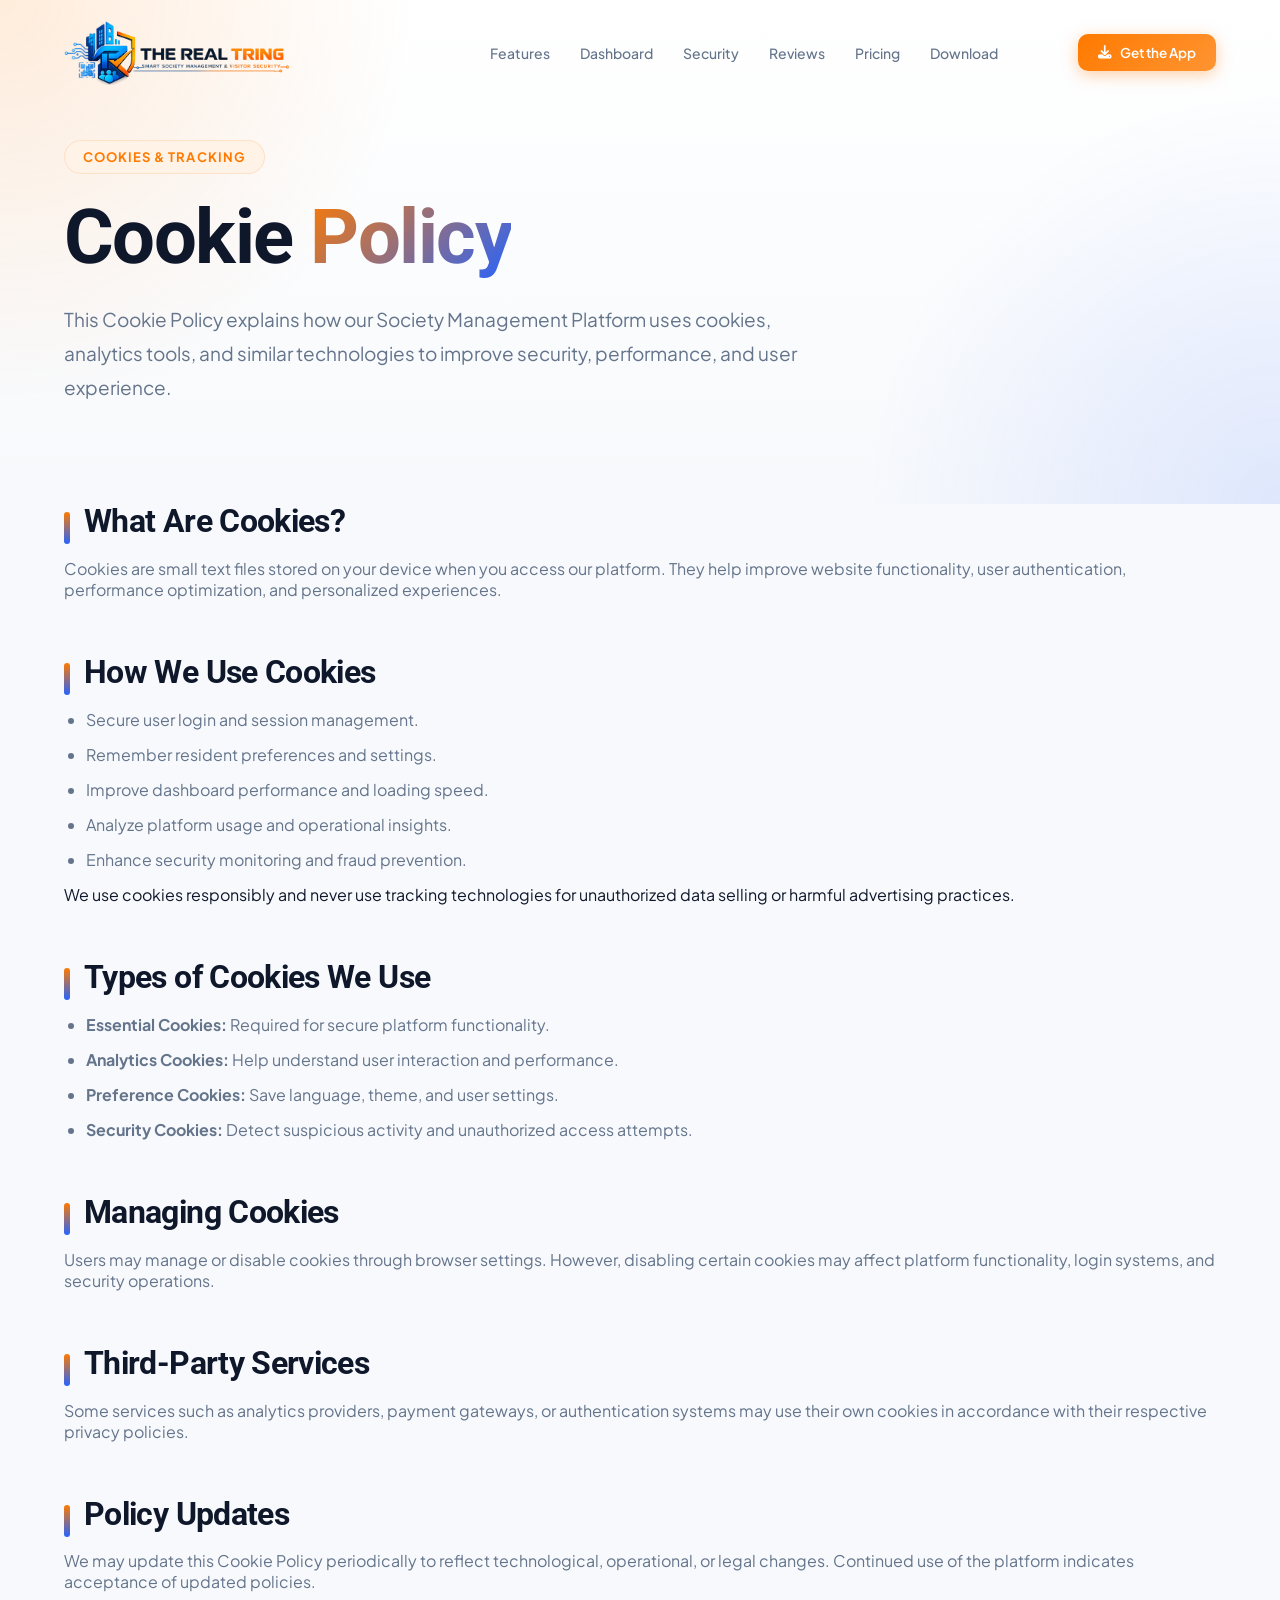
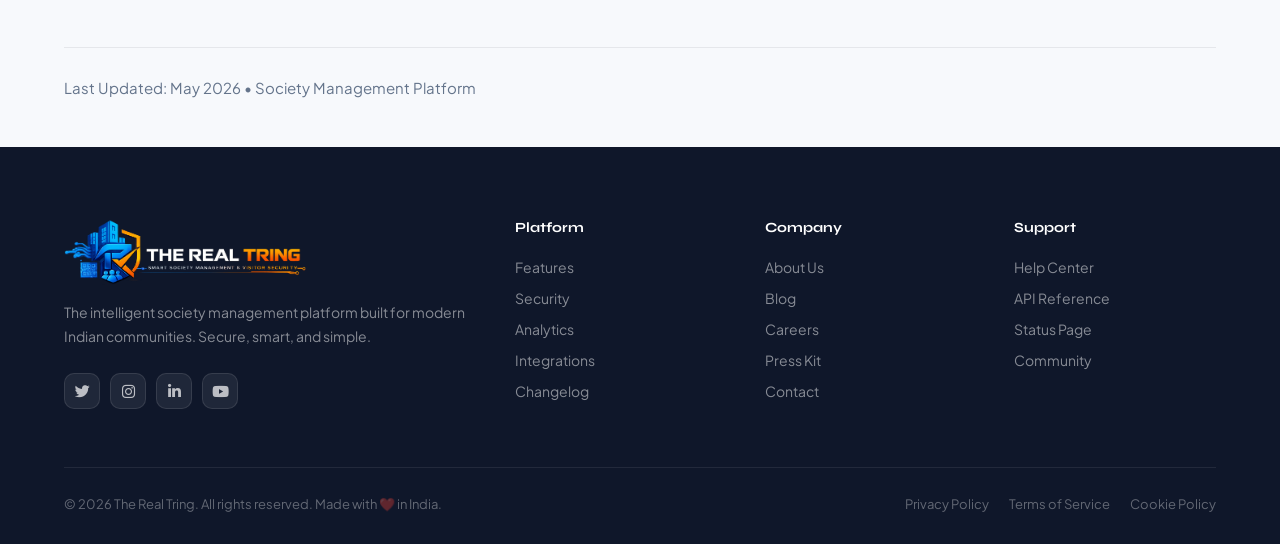
==== API_Reference.html @ 7f0bcb67 "Add files via upload" ====
<!DOCTYPE html>
<html lang="en">
<head>
<meta charset="UTF-8">
<meta name="viewport" content="width=device-width, initial-scale=1.0">
<title>The Real Tring — Smart Society Management Platform</title>
<link rel="preconnect" href="https://fonts.googleapis.com">
<link href="https://fonts.googleapis.com/css2?family=Syne:wght@400;500;600;700;800&family=Plus+Jakarta+Sans:wght@300;400;500;600;700&display=swap" rel="stylesheet">
<link rel="stylesheet" href="https://cdnjs.cloudflare.com/ajax/libs/font-awesome/6.5.0/css/all.min.css">


<link rel="preconnect" href="https://fonts.googleapis.com">
<link rel="preconnect" href="https://fonts.gstatic.com" crossorigin>
<link href="https://fonts.googleapis.com/css2?family=Google+Sans:ital,opsz,wght@0,17..18,400..700;1,17..18,400..700&family=Inter:ital,opsz,wght@0,14..32,100..900;1,14..32,100..900&family=Open+Sans:ital,wght@0,300..800;1,300..800&family=Poppins:ital,wght@0,100;0,200;0,300;0,400;0,500;0,600;0,700;0,800;0,900;1,100;1,200;1,300;1,400;1,500;1,600;1,700;1,800;1,900&family=Roboto:ital,wght@0,100..900;1,100..900&family=Saira:ital,wght@0,100..900;1,100..900&display=swap" rel="stylesheet">

<link rel="stylesheet" href="./style/root.css">
<link rel="stylesheet" href="./style/style.css">


<!-- ========================================= -->
<!-- BASIC SEO META TAGS -->
<!-- ========================================= -->

<title>Society Management App | Smart Apartment & Community Management Platform</title>

<meta name="title" content="Society Management App | Smart Apartment & Community Management Platform">

<meta name="description" content="Modern society management app for apartments, residential communities, and gated societies. Manage visitors, maintenance billing, complaints, security, notices, parking, and residents from one smart platform.">

<meta name="keywords" content="society management app, apartment management software, residential society app, gated community management, visitor management app, maintenance billing software, apartment visitor system, housing society software, community management platform, smart society app">

<meta name="author" content="Your Company Name">

<meta name="robots" content="index, follow">

<meta name="language" content="English">

<meta name="revisit-after" content="7 days">

<meta name="viewport" content="width=device-width, initial-scale=1.0">

<meta charset="UTF-8">



<!-- ========================================= -->
<!-- CANONICAL URL -->
<!-- ========================================= -->

<link rel="canonical" href="https://yourdomain.com/">



<!-- ========================================= -->
<!-- OPEN GRAPH / FACEBOOK SEO -->
<!-- ========================================= -->

<meta property="og:type" content="website">

<meta property="og:url" content="https://github.com/juliabennett022-beep/powerhouses-/blob/main/OG%20Image.png?raw=true">

<meta property="og:title" content="Smart Society Management App">

<meta property="og:description" content="Manage your entire society digitally with visitor management, billing, complaints, notices, security, and resident management from one powerful app.">

<meta property="og:image" content="https://github.com/juliabennett022-beep/powerhouses-/blob/main/OG%20Image.png?raw=true">

<meta property="og:site_name" content="Your App Name">



<!-- ========================================= -->
<!-- TWITTER SEO -->
<!-- ========================================= -->

<meta name="twitter:card" content="summary_large_image">

<meta name="twitter:url" content="https://yourdomain.com/">

<meta name="twitter:title" content="Smart Society Management App">

<meta name="twitter:description" content="All-in-one apartment and society management platform for modern communities.">

<meta name="twitter:image" content="https://yourdomain.com/assets/og-image.jpg">



<!-- ========================================= -->
<!-- MOBILE / APP META -->
<!-- ========================================= -->

<meta name="theme-color" content="#0F172A">

<meta name="apple-mobile-web-app-capable" content="yes">

<meta name="apple-mobile-web-app-status-bar-style" content="black-translucent">

<meta name="apple-mobile-web-app-title" content="Your App Name">



<!-- ========================================= -->
<!-- FAVICON -->
<!-- ========================================= -->

<link rel="icon" type="image/png" href="./image/favicon.png">

<link rel="apple-touch-icon" href="./image/apple-touch-icon.png">



<!-- ========================================= -->
<!-- APP STORE LINKING -->
<!-- ========================================= -->

<meta name="apple-itunes-app" content="app-id=YOUR_APPLE_APP_ID">

<meta name="google-play-app" content="app-id=com.yourapp.package">



<!-- ========================================= -->
<!-- PRECONNECT FOR PERFORMANCE -->
<!-- ========================================= -->

<link rel="preconnect" href="https://fonts.googleapis.com">

<link rel="preconnect" href="https://fonts.gstatic.com" crossorigin>



<!-- ========================================= -->
<!-- STRUCTURED DATA SEO -->
<!-- ========================================= -->

<script type="application/ld+json">
{
  "@context": "https://schema.org",
  "@type": "SoftwareApplication",
  "name": "Your App Name",
  "operatingSystem": "Android, iOS",
  "applicationCategory": "BusinessApplication",
  "offers": {
    "@type": "Offer",
    "price": "0",
    "priceCurrency": "INR"
  },
  "description": "Smart society management app for apartments and gated communities.",
  "url": "https://yourdomain.com/",
  "image": "https://yourdomain.com/assets/og-image.jpg"
}
</script>



<!-- ========================================= -->
<!-- OPTIONAL SECURITY META -->
<!-- ========================================= -->

<meta http-equiv="X-UA-Compatible" content="IE=edge">



<!-- ========================================= -->
<!-- PERFORMANCE OPTIMIZATION -->
<!-- ========================================= -->

<link rel="dns-prefetch" href="//fonts.googleapis.com">

<link rel="dns-prefetch" href="//fonts.gstatic.com">
</head>

<body>
<!-- NAVBAR -->
<nav id="navbar">
  <div class="nav-inner">
    <a href="#" class="nav-logo">
      <img src="./image/logo for The real tring.png" alt="The Real Tring Logo">
    </a>
    <div class="nav-links">
      <a href="#features">Features</a>
      <a href="#dashboard">Dashboard</a>
      <a href="#security">Security</a>
      <a href="#reviews">Reviews</a>
      <a href="#pricing">Pricing</a>
      <a href="#download">Download</a>
    </div>
    <div class="nav-cta">
      <a href="#download" class="btn-nav"><i class="fa fa-download"></i> Get the App</a>
    </div>
    <button class="hamburger" id="hamburger" aria-label="Menu">
      <span></span><span></span><span></span>
    </button>
  </div>
</nav>

<!-- MOBILE MENU -->
<div class="mobile-menu" id="mobileMenu">
  <button class="mobile-menu-close" id="menuClose"><i class="fa fa-times"></i></button>
  <a href="#features" onclick="closeMobileMenu()">Features</a>
  <a href="#dashboard" onclick="closeMobileMenu()">Dashboard</a>
  <a href="#security" onclick="closeMobileMenu()">Security</a>
  <a href="#reviews" onclick="closeMobileMenu()">Reviews</a>
  <a href="#pricing" onclick="closeMobileMenu()">Pricing</a>
  <a href="#download" onclick="closeMobileMenu()">Download App</a>
</div>


</head>
<body>

 
  <section class="hero-policy">

    <div class="container">

      <div class="badge">
        Cookies & Tracking
      </div>

      <h1 class="hero-title">
        Cookie
        <span class="gradient-text">Policy</span>
      </h1>

      <p class="hero-desc">
        This Cookie Policy explains how our Society Management Platform uses cookies, analytics tools, and similar technologies to improve security, performance, and user experience.
      </p>

    </div>

  </section>

  <section class="wrapper">

    <div class="container">

      <div class="card">

        <div class="section">

          <h2>What Are Cookies?</h2>

          <p>
            Cookies are small text files stored on your device when you access our platform. They help improve website functionality, user authentication, performance optimization, and personalized experiences.
          </p>

        </div>

        <div class="section">

          <h2>How We Use Cookies</h2>

          <ul>
            <li>Secure user login and session management.</li>
            <li>Remember resident preferences and settings.</li>
            <li>Improve dashboard performance and loading speed.</li>
            <li>Analyze platform usage and operational insights.</li>
            <li>Enhance security monitoring and fraud prevention.</li>
          </ul>

          <div class="highlight">
            We use cookies responsibly and never use tracking technologies for unauthorized data selling or harmful advertising practices.
          </div>

        </div>

        <div class="section">

          <h2>Types of Cookies We Use</h2>

          <ul>
            <li><strong>Essential Cookies:</strong> Required for secure platform functionality.</li>
            <li><strong>Analytics Cookies:</strong> Help understand user interaction and performance.</li>
            <li><strong>Preference Cookies:</strong> Save language, theme, and user settings.</li>
            <li><strong>Security Cookies:</strong> Detect suspicious activity and unauthorized access attempts.</li>
          </ul>

        </div>

        <div class="section">

          <h2>Managing Cookies</h2>

          <p>
            Users may manage or disable cookies through browser settings. However, disabling certain cookies may affect platform functionality, login systems, and security operations.
          </p>

        </div>

        <div class="section">

          <h2>Third-Party Services</h2>

          <p>
            Some services such as analytics providers, payment gateways, or authentication systems may use their own cookies in accordance with their respective privacy policies.
          </p>

        </div>

        <div class="section">

          <h2>Policy Updates</h2>

          <p>
            We may update this Cookie Policy periodically to reflect technological, operational, or legal changes. Continued use of the platform indicates acceptance of updated policies.
          </p>

        </div>

        <div class="footer-note">
          Last Updated: May 2026 • Society Management Platform
        </div>

      </div>

    </div>

  </section>


  <footer>
  <div class="container">
    <div class="footer-grid">
      <div class="footer-brand">
        <a href="#" class="footer-logo">
          <img src="./image/logo-white.png" alt="The Real Tring Logo">
        </a>
        <p class="footer-tagline">The intelligent society management platform built for modern Indian communities. Secure, smart, and simple.</p>
        <div class="social-links">
          <a href="#" class="social-link"><i class="fab fa-twitter"></i></a>
          <a href="#" class="social-link"><i class="fab fa-instagram"></i></a>
          <a href="#" class="social-link"><i class="fab fa-linkedin-in"></i></a>
          <a href="#" class="social-link"><i class="fab fa-youtube"></i></a>
        </div>
      </div>
      <div>
        <div class="footer-col-title">Platform</div>
        <ul class="footer-links">
          <li><a href="#">Features</a></li>
          <li><a href="#">Security</a></li>
          <li><a href="#">Analytics</a></li>
          <li><a href="#">Integrations</a></li>
          <li><a href="#">Changelog</a></li>
        </ul>
      </div>
      <div>
        <div class="footer-col-title">Company</div>
        <ul class="footer-links">
          <li><a href="#">About Us</a></li>
          <li><a href="#">Blog</a></li>
          <li><a href="#">Careers</a></li>
          <li><a href="#">Press Kit</a></li>
          <li><a href="./contact-us.html">Contact</a></li>
        </ul>
      </div>
      <div>
        <div class="footer-col-title">Support</div>
        <ul class="footer-links">
          <li><a href="./contact-us.html">Help Center</a></li>
          <li><a href="./API_Reference.html">API Reference</a></li>
          <li><a href="#">Status Page</a></li>
          <li><a href="#">Community</a></li>
        </ul>
      </div>
    </div>
    <div class="footer-bottom">
      <div class="footer-copy">© 2026 The Real Tring. All rights reserved. Made with ❤️ in India.</div>
      <div class="footer-legal">
        <a href="./privacy_policy.html">Privacy Policy</a>
        <a href="./terms_conditions.html">Terms of Service</a>
        <a href="./cookie_policy.html">Cookie Policy</a>
      </div>
    </div>
  </div>
</footer>
  <script src="./js/script.js"></script>
</body>
</html>
---- style/root.css ----
:root {
  --orange: #FF7A00;
  --orange-light: #FFB36B;
  --orange-pale: #FFF3E8;
  --blue: #2563FF;
  --blue-light: #7CB8FF;
  --blue-pale: #EEF3FF;
  --white: #FFFFFF;
  --bg: #F7F9FC;
  --border: #E5E7EB;
  --dark: #0F172A;
  --muted: #64748B;
  --success: #22C55E;
  --danger: #EF4444;
  --glass: rgba(255,255,255,0.72);
  --glass-border: rgba(255,255,255,0.9);
  --shadow-orange: 0 8px 32px rgba(255,122,0,0.18);
  --shadow-blue: 0 8px 32px rgba(37,99,255,0.14);
  --shadow-soft: 0 4px 24px rgba(15,23,42,0.07);
  --shadow-card: 0 2px 16px rgba(15,23,42,0.06), 0 8px 40px rgba(15,23,42,0.04);
}

*, *::before, *::after { box-sizing: border-box; margin: 0; padding: 0; }

html { scroll-behavior: smooth; font-size: 16px; }

body {
  font-family: 'Plus Jakarta Sans', sans-serif;
  background: var(--bg);
  color: var(--dark);
  overflow-x: hidden;
  -webkit-font-smoothing: antialiased;
}

h1,h2,h3,h4,h5 { font-family: "Roboto", sans-serif; letter-spacing: -0.02em; line-height: 1.12; }

/* UTILITY */
.container { max-width: 1200px; margin: 0 auto; padding: 0 24px; }
.container-wide { max-width: 1400px; margin: 0 auto; padding: 0 32px; }
.gradient-text {
  background: linear-gradient(135deg, var(--orange) 0%, var(--blue) 100%);
  -webkit-background-clip: text; -webkit-text-fill-color: transparent; background-clip: text;
}
.orange-text { color: var(--orange); }
.badge {
  display: inline-flex; align-items: center; gap: 6px;
  background: var(--orange-pale); color: var(--orange);
  font-size: 12px; font-weight: 600; letter-spacing: 0.06em;
  padding: 6px 14px; border-radius: 100px;
  border: 1px solid rgba(255,122,0,0.18);
  text-transform: uppercase;
}
.badge-blue {
  background: var(--blue-pale); color: var(--blue);
  border-color: rgba(37,99,255,0.15);
}

/* ANIMATIONS */
@keyframes floatA { 0%,100%{transform:translateY(0px)} 50%{transform:translateY(-14px)} }
@keyframes floatB { 0%,100%{transform:translateY(-8px)} 50%{transform:translateY(8px)} }
@keyframes floatC { 0%,100%{transform:translateY(0px) rotate(-2deg)} 50%{transform:translateY(-10px) rotate(2deg)} }
@keyframes pulse-glow { 0%,100%{box-shadow:0 0 0 0 rgba(255,122,0,0.3)} 50%{box-shadow:0 0 0 14px rgba(255,122,0,0)} }
@keyframes spin-slow { from{transform:rotate(0deg)} to{transform:rotate(360deg)} }
@keyframes ticker { 0%{transform:translateX(0)} 100%{transform:translateX(-50%)} }
@keyframes count-up { from{opacity:0;transform:translateY(20px)} to{opacity:1;transform:translateY(0)} }
@keyframes slideIn { from{opacity:0;transform:translateX(-20px)} to{opacity:1;transform:translateX(0)} }
@keyframes fadeUp { from{opacity:0;transform:translateY(32px)} to{opacity:1;transform:translateY(0)} }
@keyframes ping { 0%{transform:scale(1);opacity:1} 75%,100%{transform:scale(2);opacity:0} }
@keyframes wave { 0%,100%{transform:scaleY(0.4)} 50%{transform:scaleY(1)} }
@keyframes marquee { 0%{transform:translateX(0)} 100%{transform:translateX(-50%)} }
@keyframes shimmer { 0%{background-position:-200% center} 100%{background-position:200% center} }
@keyframes borderPulse { 0%,100%{border-color:rgba(255,122,0,0.3)} 50%{border-color:rgba(255,122,0,0.8)} }
@keyframes notif-slide { 0%{opacity:0;transform:translateY(16px)} 100%{opacity:1;transform:translateY(0)} }

.float-a { animation: floatA 5s ease-in-out infinite; }
.float-b { animation: floatB 4s ease-in-out infinite; }
.float-c { animation: floatC 6s ease-in-out infinite; }
.animate-fadeup { opacity:0; animation: fadeUp 0.7s ease forwards; }
.animate-fadeup.delay-1 { animation-delay: 0.1s; }
.animate-fadeup.delay-2 { animation-delay: 0.2s; }
.animate-fadeup.delay-3 { animation-delay: 0.3s; }
.animate-fadeup.delay-4 { animation-delay: 0.4s; }
.animate-fadeup.delay-5 { animation-delay: 0.5s; }

.nav-logo img {
    width: 100%;
    height: 100%;
    max-width: 65%;
}
---- style/style.css ----
/* NAVBAR */
nav {
  position: fixed; top: 0; left: 0; right: 0; z-index: 1000;
  transition: all 0.4s cubic-bezier(0.16,1,0.3,1);
}
nav.scrolled {
  background: rgba(255,255,255,0.82);
  backdrop-filter: blur(24px);
  -webkit-backdrop-filter: blur(24px);
  border-bottom: 1px solid var(--border);
  box-shadow: 0 4px 32px rgba(15,23,42,0.06);
}
.nav-inner {
  max-width: 1200px; margin: 0 auto;
  display: flex; align-items: center; justify-content: space-between;
  padding: 20px 24px;
  transition: padding 0.4s;
}
nav.scrolled .nav-inner { padding: 14px 24px; }
.nav-logo { display: flex; align-items: center; gap: 10px; text-decoration: none;width: 30%; }
.nav-logo-icon {
  width: 38px; height: 38px; border-radius: 10px;
  background: linear-gradient(135deg, var(--orange), var(--blue));
  display: flex; align-items: center; justify-content: center;
  color: white; font-size: 18px; font-weight: 800;
  font-family: "Lato", sans-serif;
  box-shadow: var(--shadow-orange);
}
.nav-logo-text { font-family: "Lato", sans-serif; font-size: 18px; font-weight: 800; color: var(--dark); }
.nav-logo-text span { color: var(--orange); }
.nav-links { display: flex; align-items: center; gap: 2px; }
.nav-links a {
  font-size: 14px; font-weight: 500; color: var(--muted);
  text-decoration: none; padding: 8px 14px; border-radius: 8px;
  transition: all 0.2s; white-space: nowrap;
}
.nav-links a:hover { color: var(--dark); background: rgba(15,23,42,0.04); }
.nav-cta { display: flex; align-items: center; gap: 10px; }
.btn-nav {
  display: inline-flex; align-items: center; gap: 8px;
  background: linear-gradient(135deg, var(--orange), #FF9432);
  color: white; font-size: 13.5px; font-weight: 600;
  padding: 10px 20px; border-radius: 10px; text-decoration: none;
  border: none; cursor: pointer;
  box-shadow: 0 4px 16px rgba(255,122,0,0.35);
  transition: all 0.25s;
}
.btn-nav:hover { transform: translateY(-1px); box-shadow: 0 8px 24px rgba(255,122,0,0.45); }
.hamburger { display: none; background: none; border: none; cursor: pointer; padding: 6px; }
.hamburger span { display: block; width: 22px; height: 2px; background: var(--dark); margin: 5px 0; border-radius: 2px; transition: all 0.3s; }

/* MOBILE MENU */
.mobile-menu {
  display: none; position: fixed; inset: 0; z-index: 999;
  background: rgba(255,255,255,0.97); backdrop-filter: blur(24px);
  flex-direction: column; align-items: center; justify-content: center; gap: 8px;
  opacity: 0; pointer-events: none; transition: opacity 0.3s;
}
.mobile-menu.open { opacity: 1; pointer-events: all; display: flex; }
.mobile-menu a { font-family: "Lato", sans-serif; font-size: 28px; font-weight: 700; color: var(--dark); text-decoration: none; padding: 10px 24px; border-radius: 12px; transition: all 0.2s; }
.mobile-menu a:hover { color: var(--orange); background: var(--orange-pale); }
.mobile-menu-close { position: absolute; top: 24px; right: 24px; background: none; border: none; cursor: pointer; font-size: 24px; color: var(--muted); }

/* HERO SECTION */
.hero {
  min-height: 100vh;
  background: linear-gradient(160deg, #fff 0%, #F0F4FF 50%, #FFF5EE 100%);
  display: flex; align-items: center;
  padding: 120px 0 80px;
  position: relative; overflow: hidden;
}
.hero-bg-orb-1 {
  position: absolute; top: -100px; right: -100px;
  width: 600px; height: 600px; border-radius: 50%;
  background: radial-gradient(circle, rgba(255,122,0,0.12) 0%, transparent 70%);
  pointer-events: none;
}
.hero-bg-orb-2 {
  position: absolute; bottom: -150px; left: -80px;
  width: 500px; height: 500px; border-radius: 50%;
  background: radial-gradient(circle, rgba(37,99,255,0.1) 0%, transparent 70%);
  pointer-events: none;
}
.hero-grid { display: grid; grid-template-columns: 1fr 1fr; gap: 80px; align-items: center; }
.hero-left { position: relative; z-index: 2; }
.hero-eyebrow { margin-bottom: 24px; }
.hero-heading {
  font-size: clamp(40px, 5.5vw, 63px);
  font-weight: 800; color: var(--dark); margin-bottom: 24px;
  line-height: 1.05;
}
.hero-sub {
  font-size: 18px; color: var(--muted); line-height: 1.75;
  margin-bottom: 40px; max-width: 500px; font-weight: 400;
}
.hero-btns { display: flex; flex-wrap: wrap; gap: 12px; margin-bottom: 48px; }
.btn-primary {
  display: inline-flex; align-items: center; gap: 10px;
  background: linear-gradient(135deg, var(--orange) 0%, #FF9432 100%);
  color: white; font-size: 15px; font-weight: 600;
  padding: 15px 28px; border-radius: 14px; text-decoration: none; border: none; cursor: pointer;
  box-shadow: 0 8px 32px rgba(255,122,0,0.38), 0 2px 8px rgba(255,122,0,0.2);
  transition: all 0.3s cubic-bezier(0.16,1,0.3,1);
  position: relative; overflow: hidden;
}
.btn-primary::after { content:''; position:absolute; inset:0; background:linear-gradient(135deg,rgba(255,255,255,0.15),transparent); }
.btn-primary:hover { transform: translateY(-3px); box-shadow: 0 16px 48px rgba(255,122,0,0.45), 0 4px 12px rgba(255,122,0,0.25); }
.btn-secondary {
  display: inline-flex; align-items: center; gap: 10px;
  background: var(--dark); color: white; font-size: 15px; font-weight: 600;
  padding: 15px 28px; border-radius: 14px; text-decoration: none; border: none; cursor: pointer;
  box-shadow: 0 8px 24px rgba(15,23,42,0.22);
  transition: all 0.3s;
}
.btn-secondary:hover { transform: translateY(-2px); background: #1a2540; }
.btn-outline {
  display: inline-flex; align-items: center; gap: 10px;
  background: transparent; color: var(--dark); font-size: 15px; font-weight: 600;
  padding: 14px 24px; border-radius: 14px; text-decoration: none;
  border: 1.5px solid var(--border); cursor: pointer;
  transition: all 0.25s;
}
.btn-outline:hover { border-color: var(--orange); color: var(--orange); background: var(--orange-pale); }
.hero-stats { display: flex; gap: 32px; flex-wrap: wrap; }
.hero-stat { }
.hero-stat-num { font-family: "Lato", sans-serif; font-size: 28px; font-weight: 800; color: var(--dark); }
.hero-stat-label { font-size: 13px; color: var(--muted); margin-top: 2px; }
.hero-stat-divider { width: 1px; background: var(--border); }

/* HERO RIGHT - PHONE MOCKUPS */
.hero-right { position: relative; height: 620px; }
.phone-mockup {
    position: absolute;
    /* background: var(--dark); */
    /* border-radius: 36px; */
    /* box-shadow: 0 32px 80px rgba(15,23,42,0.35), 0 0 0 1px rgba(255,255,255,0.1); */
    /* overflow: hidden; */
    /* border: 8px solid var(--dark); */
    height: 100%;
    width: 100%;
    object-fit: contain;
}
.phone-main {
  width: 230px; height: 470px;
  top: 40px; left: 50%; transform: translateX(-55%);
  z-index: 3;
}
.phone-side {
  width: 190px; height: 380px;
  top: 120px;
  z-index: 2;
  border-color: #1a2540;
}
.phone-side-l { right: 20px; }
.phone-side-r { left: 20px; }
.phone-screen { width: 100%; height: 100%; background: #0F172A; position: relative; overflow: hidden; }

/* Dashboard screen */
.dash-header { padding: 16px 14px 10px; background: #131C2F; }
.dash-greeting { font-size: 11px; color: #7CB8FF; font-weight: 600; margin-bottom: 3px; }
.dash-name { font-family: "Lato", sans-serif; font-size: 16px; font-weight: 700; color: white; }
.dash-avatar { width: 32px; height: 32px; border-radius: 50%; background: linear-gradient(135deg, var(--orange), var(--blue)); }
.dash-row { display: flex; justify-content: space-between; align-items: center; }
.dash-cards-row { display: flex; gap: 8px; padding: 12px 14px; }
.dash-mini-card {
  flex: 1; padding: 10px; border-radius: 12px; background: rgba(255,255,255,0.06);
  border: 1px solid rgba(255,255,255,0.08);
}
.dash-card-icon { font-size: 16px; margin-bottom: 6px; }
.dash-card-val { font-family: "Lato", sans-serif; font-size: 18px; font-weight: 700; color: white; }
.dash-card-label { font-size: 9px; color: #64748B; margin-top: 2px; }
.dash-section { padding: 0 14px; }
.dash-section-title { font-size: 10px; font-weight: 600; color: #64748B; margin-bottom: 8px; text-transform: uppercase; letter-spacing: 0.08em; }
.visitor-item {
  display: flex; align-items: center; gap: 10px;
  padding: 8px; border-radius: 10px; background: rgba(255,255,255,0.04);
  margin-bottom: 6px; border: 1px solid rgba(255,255,255,0.06);
}
.visitor-avatar { width: 28px; height: 28px; border-radius: 8px; flex-shrink: 0; }
.visitor-info { flex: 1; }
.visitor-name { font-size: 10px; font-weight: 600; color: white; }
.visitor-time { font-size: 9px; color: var(--muted); }
.visitor-status {
  font-size: 8px; font-weight: 600; padding: 3px 7px; border-radius: 6px;
}
.status-approved { background: rgba(34,197,94,0.15); color: var(--success); }
.status-pending { background: rgba(255,122,0,0.15); color: var(--orange); }
.status-denied { background: rgba(239,68,68,0.15); color: var(--danger); }

/* Floating notification cards */
.notif-card {
  position: absolute; z-index: 10;
  background: rgba(255,255,255,0.95); backdrop-filter: blur(16px);
  border: 1px solid rgba(255,255,255,0.9);
  border-radius: 16px; padding: 12px 16px;
  box-shadow: 0 8px 32px rgba(15,23,42,0.14);
  white-space: nowrap;
  animation: notif-slide 0.6s ease forwards, floatA 4s 0.6s ease-in-out infinite;
}
.notif-1 { top: 20px; right: -20px; animation-delay: 0s; }
.notif-2 { bottom: 120px; left: -30px; animation-delay: 0.3s; }
.notif-3 { top: 200px; right: -40px; animation-delay: 0.6s; }
.notif-icon { width: 28px; height: 28px; border-radius: 8px; display: flex; align-items: center; justify-content: center; font-size: 13px; margin-right: 10px; }
.notif-content { display: flex; align-items: center; }
.notif-text .notif-title { font-size: 12px; font-weight: 700; color: var(--dark); }
.notif-text .notif-sub { font-size: 10px; color: var(--muted); margin-top: 1px; }

/* TRUST/PARTNERS */
.trust-section { background: white; padding: 60px 0; border-top: 1px solid var(--border); border-bottom: 1px solid var(--border); overflow: hidden; }
.trust-label { text-align: center; font-size: 13px; color: var(--muted); font-weight: 500; margin-bottom: 32px; letter-spacing: 0.04em; text-transform: uppercase; }
.marquee-wrap { overflow: hidden; }
.marquee-track { display: flex; gap: 48px; width: max-content; animation: marquee 22s linear infinite; }
.marquee-item {
  display: flex; align-items: center; gap: 10px;
  padding: 10px 24px; border-radius: 12px;
  background: var(--bg); border: 1px solid var(--border);
  white-space: nowrap; font-weight: 600; font-size: 14px; color: var(--muted);
}
.marquee-item i { color: var(--orange); font-size: 18px; }

/* STATS */
.stats-section { padding: 80px 0; background: var(--bg); }
.stats-grid { display: grid; grid-template-columns: repeat(3, 1fr); gap: 24px; }
.stat-card {
  background: white; border-radius: 20px;
  padding: 36px 32px; border: 1px solid var(--border);
  box-shadow: var(--shadow-card);
  text-align: center;
  transition: all 0.3s;
  position: relative; overflow: hidden;
}
.stat-card::before {
  content:''; position:absolute; top:0; left:0; right:0; height:3px;
  background: linear-gradient(90deg, var(--orange), var(--blue));
}
.stat-card:hover { transform: translateY(-4px); box-shadow: 0 16px 48px rgba(15,23,42,0.1); }
.stat-icon { font-size: 28px; margin-bottom: 16px;     color: #072da3;}
.stat-number { font-family: "Lato", sans-serif; font-size: 44px; font-weight: 800; color: var(--dark); line-height: 1; margin-bottom: 8px; }
.stat-label { font-size: 14px; color: var(--muted); font-weight: 500; }

/* SECTION HEADERS */
.section-header { text-align: center; max-width: 700px; margin: 0 auto 64px; }
.section-title { font-size: clamp(32px, 4vw, 52px); font-weight: 800; color: var(--dark); margin-bottom: 16px; }
.section-sub { font-size: 17px; color: var(--muted); line-height: 1.7; }

/* FEATURES */
.features-section { padding: 100px 0; background: white; }
.features-grid { display: grid; grid-template-columns: repeat(3, 1fr); gap: 24px; }
.feature-card {
  background: var(--bg); border: 1.5px solid var(--border);
  border-radius: 20px; padding: 32px 28px;
  transition: all 0.35s cubic-bezier(0.16,1,0.3,1);
  cursor: default; position: relative; overflow: hidden;
}
.feature-card::after {
  content: ''; position: absolute; inset: 0; border-radius: 20px;
  border: 1.5px solid transparent;
  background: linear-gradient(135deg, var(--orange), var(--blue)) border-box;
  -webkit-mask: linear-gradient(#fff 0 0) padding-box, linear-gradient(#fff 0 0);
  -webkit-mask-composite: destination-out; mask-composite: exclude;
  opacity: 0; transition: opacity 0.35s;
}
.feature-card:hover { transform: translateY(-6px); background: white; box-shadow: 0 20px 60px rgba(15,23,42,0.1); }
.feature-card:hover::after { opacity: 1; }
.feature-icon-wrap {
  width: 52px; height: 52px; border-radius: 14px;
  display: flex; align-items: center; justify-content: center;
  font-size: 22px; margin-bottom: 20px;
  transition: transform 0.3s;
}
.feature-card:hover .feature-icon-wrap { transform: scale(1.1) rotate(-3deg); }
.icon-orange { background: rgba(255,122,0,0.1); color: var(--orange); }
.icon-blue { background: rgba(37,99,255,0.1); color: var(--blue); }
.icon-green { background: rgba(34,197,94,0.1); color: var(--success); }
.feature-title { font-size: 17px; font-weight: 700; color: var(--dark); margin-bottom: 10px; }
.feature-desc { font-size: 14px; color: var(--muted); line-height: 1.7; }

/* DASHBOARD SECTION */
.dashboard-section { padding: 100px 0; background: var(--bg); }
.dashboard-showcase {
  background: white; border-radius: 28px;
  border: 1px solid var(--border); overflow: hidden;
  box-shadow: 0 32px 80px rgba(15,23,42,0.1);
  margin-top: 60px;
}
.dash-top-bar {
  background: #0F172A; padding: 16px 24px;
  display: flex; align-items: center; justify-content: space-between;
}
.dash-dots { display: flex; gap: 8px; }
.dash-dot { width: 12px; height: 12px; border-radius: 50%; }
.dash-dot-r { background: #EF4444; } .dash-dot-y { background: #FBBF24; } .dash-dot-g { background: #22C55E; }
.dash-title-bar { font-size: 13px; color: rgba(255,255,255,0.5); font-weight: 500; }
.dash-body { display: grid; grid-template-columns: 220px 1fr; min-height: 500px; }
.dash-sidebar {
  background: #0F172A; padding: 24px 0; border-right: 1px solid rgba(255,255,255,0.06);
}
.dash-nav-item {
  display: flex; align-items: center; gap: 12px;
  padding: 11px 20px; font-size: 13px; font-weight: 500; color: rgba(255,255,255,0.5);
  cursor: default; transition: all 0.2s; border-left: 3px solid transparent;
}
.dash-nav-item.active { color: white; background: rgba(255,122,0,0.12); border-left-color: var(--orange); }
.dash-nav-item i { font-size: 14px; width: 18px; text-align: center; }
.dash-main { padding: 28px; background: #F7F9FC; }
.dash-metrics-row { display: grid; grid-template-columns: repeat(4,1fr); gap: 16px; margin-bottom: 24px; }
.metric-card {
  background: white; border-radius: 14px; padding: 20px;
  border: 1px solid var(--border);
}
.metric-label { font-size: 12px; color: var(--muted); margin-bottom: 8px; font-weight: 500; }
.metric-value { font-family: "Lato", sans-serif; font-size: 28px; font-weight: 800; color: var(--dark); }
.metric-change { font-size: 11px; margin-top: 4px; }
.metric-up { color: var(--success); } .metric-dn { color: var(--danger); }
.dash-charts-row { display: grid; grid-template-columns: 1.6fr 1fr; gap: 16px; }
.chart-card { background: white; border-radius: 14px; padding: 20px; border: 1px solid var(--border); }
.chart-title { font-size: 14px; font-weight: 600; color: var(--dark); margin-bottom: 16px; }
.bar-chart { display: flex; align-items: flex-end; gap: 8px; height: 100px; }
.bar { flex: 1; border-radius: 6px 6px 0 0; background: linear-gradient(180deg, var(--blue), rgba(37,99,255,0.3)); transition: height 0.5s; }
.bar.orange-bar { background: linear-gradient(180deg, var(--orange), rgba(255,122,0,0.3)); }
.activity-list { }
.activity-item { display: flex; align-items: center; gap: 12px; padding: 10px 0; border-bottom: 1px solid var(--border); }
.activity-item:last-child { border-bottom: none; }
.activity-dot { width: 8px; height: 8px; border-radius: 50%; flex-shrink: 0; }
.activity-text { font-size: 12px; color: var(--muted); }
.activity-text strong { color: var(--dark); }
.activity-time { font-size: 11px; color: var(--muted); margin-left: auto; white-space: nowrap; }

/* SECURITY SECTION */
.security-section { padding: 100px 0; background: #0F172A; position: relative; overflow: hidden; }
.security-bg-glow {
  position: absolute; top: 50%; left: 50%; transform: translate(-50%,-50%);
  width: 800px; height: 600px; border-radius: 50%;
  background: radial-gradient(ellipse, rgba(37,99,255,0.15) 0%, transparent 70%);
  pointer-events: none;
}
.security-section .section-title { color: white; }
.security-section .section-sub { color: rgba(255,255,255,0.6); }
.security-grid { display: grid; grid-template-columns: repeat(3, 1fr); gap: 20px; }
.security-card {
  background: rgba(255,255,255,0.05); backdrop-filter: blur(12px);
  border: 1px solid rgba(255,255,255,0.08); border-radius: 20px; padding: 28px;
  transition: all 0.3s;
}
.security-card:hover {
  background: rgba(255,255,255,0.08);
  border-color: rgba(37,99,255,0.4);
  transform: translateY(-4px);
  box-shadow: 0 20px 60px rgba(37,99,255,0.2);
}
.security-icon { font-size: 32px; margin-bottom: 16px; color:#F7F9FC}
.security-title { font-size: 17px; font-weight: 700; color: white; margin-bottom: 8px; }
.security-desc { font-size: 14px; color: rgba(255,255,255,0.55); line-height: 1.65; }

/* TESTIMONIALS */
.testimonials-section { padding: 100px 0; background: white; }
.testimonials-grid { display: grid; grid-template-columns: repeat(3, 1fr); gap: 24px; }
.testimonial-card {
  background: var(--bg); border: 1px solid var(--border);
  border-radius: 20px; padding: 32px; transition: all 0.3s;
}
.testimonial-card:hover { transform: translateY(-4px); box-shadow: 0 16px 48px rgba(15,23,42,0.08); background: white; }
.stars { color: #FBBF24; font-size: 14px; margin-bottom: 16px; letter-spacing: 2px; }
.testimonial-text { font-size: 15px; color: var(--dark); line-height: 1.75; margin-bottom: 24px; font-style: italic; }
.testimonial-author { display: flex; align-items: center; gap: 12px; }
.author-avatar { width: 44px; height: 44px; border-radius: 50%; display: flex; align-items: center; justify-content: center; font-family: "Lato", sans-serif; font-weight: 800; font-size: 16px; color: white; }
.author-info .author-name { font-size: 14px; font-weight: 700; color: var(--dark); }
.author-info .author-role { font-size: 12px; color: var(--muted); margin-top: 2px; }

/* PRICING */
.pricing-section { padding: 100px 0; background: var(--bg); }
.pricing-toggle { display: flex; align-items: center; justify-content: center; gap: 12px; margin-bottom: 56px; }
.toggle-label { font-size: 14px; font-weight: 600; color: var(--muted); }
.toggle-switch {
  width: 52px; height: 28px; background: var(--orange);
  border-radius: 100px; position: relative; cursor: pointer;
  border: none; transition: background 0.3s;
}
.toggle-thumb {
  position: absolute; top: 4px; left: 4px;
  width: 20px; height: 20px; border-radius: 50%;
  background: white; transition: transform 0.3s;
}
.toggle-switch.yearly .toggle-thumb { transform: translateX(24px); }
.save-badge { background: rgba(34,197,94,0.1); color: var(--success); font-size: 11px; font-weight: 700; padding: 4px 10px; border-radius: 100px; }
.pricing-grid { display: grid; grid-template-columns: repeat(3, 1fr); gap: 24px; }
.pricing-card {
  background: white; border: 1.5px solid var(--border);
  border-radius: 24px; padding: 36px 32px; position: relative;
  transition: all 0.35s;
}
.pricing-card:hover { transform: translateY(-6px); box-shadow: 0 24px 64px rgba(15,23,42,0.1); }
.pricing-card.featured {
  background: var(--dark); border-color: var(--dark);
  transform: scale(1.04);
}
.pricing-card.featured:hover { transform: scale(1.04) translateY(-6px); }
.pricing-popular {
  position: absolute; top: -12px; left: 50%; transform: translateX(-50%);
  background: linear-gradient(135deg, var(--orange), #FF9432);
  color: white; font-size: 11px; font-weight: 700;
  padding: 5px 16px; border-radius: 100px;
  white-space: nowrap; letter-spacing: 0.04em;
}
.pricing-plan { font-size: 13px; font-weight: 700; text-transform: uppercase; letter-spacing: 0.1em; color: var(--orange); margin-bottom: 8px; }
.pricing-card.featured .pricing-plan { color: var(--orange-light); }
.pricing-name { font-family: "Lato", sans-serif; font-size: 22px; font-weight: 800; color: var(--dark); margin-bottom: 8px; }
.pricing-card.featured .pricing-name { color: white; }
.pricing-desc { font-size: 14px; color: var(--muted); margin-bottom: 28px; line-height: 1.6; }
.pricing-card.featured .pricing-desc { color: rgba(255,255,255,0.5); }
.pricing-price { margin-bottom: 28px; }
.pricing-amount { font-family: "Lato", sans-serif; font-size: 48px; font-weight: 800; color: var(--dark); }
.pricing-card.featured .pricing-amount { color: white; }
.pricing-period { font-size: 14px; color: var(--muted); }
.pricing-card.featured .pricing-period { color: rgba(255,255,255,0.5); }
.pricing-features { list-style: none; margin-bottom: 32px; }
.pricing-features li { display: flex; align-items: center; gap: 10px; font-size: 14px; color: var(--muted); padding: 8px 0; border-bottom: 1px solid var(--border); }
.pricing-card.featured .pricing-features li { color: rgba(255,255,255,0.7); border-bottom-color: rgba(255,255,255,0.08); }
.pricing-features li .check { color: var(--success); font-size: 12px; }
.btn-pricing {
  width: 100%; padding: 14px; border-radius: 12px; font-size: 15px; font-weight: 600;
  cursor: pointer; border: none; transition: all 0.3s;
  background: white; color: var(--dark);
  border: 1.5px solid #cbcbcb;
}
.btn-pricing:hover { background: var(--dark); color: white; }
.btn-pricing.featured-btn {
  background: linear-gradient(135deg, var(--orange), #FF9432);
  color: white; box-shadow: 0 8px 32px rgba(255,122,0,0.4);
}
.btn-pricing.featured-btn:hover { box-shadow: 0 16px 48px rgba(255,122,0,0.5); transform: translateY(-2px); }

/* FAQ */
.faq-section { padding: 100px 0; background: white; }
.faq-list { max-width: 760px; margin: 0 auto; }
.faq-item { border-bottom: 1px solid var(--border); }
.faq-question {
  width: 100%; text-align: left; padding: 22px 0;
  background: none; border: none; cursor: pointer;
  display: flex; align-items: center; justify-content: space-between;
  font-family: "Lato", sans-serif; font-size: 17px; font-weight: 700; color: var(--dark);
  gap: 16px;
}
.faq-question .faq-icon { font-size: 20px; color: var(--muted); transition: transform 0.3s; flex-shrink: 0; }
.faq-item.open .faq-icon { transform: rotate(45deg); color: var(--orange); }
.faq-answer { display: none; padding: 0 0 22px; font-size: 15px; color: var(--muted); line-height: 1.75; }
.faq-item.open .faq-answer { display: block; }

/* DOWNLOAD SECTION */
.download-section {
  padding: 120px 0; position: relative; overflow: hidden;
  background: linear-gradient(135deg, #0F172A 0%, #1a2540 100%);
}
.download-glow-1 { position:absolute; top:-100px; right:-100px; width:500px; height:500px; border-radius:50%; background:radial-gradient(circle,rgba(255,122,0,0.2) 0%,transparent 70%); }
.download-glow-2 { position:absolute; bottom:-100px; left:-100px; width:400px; height:400px; border-radius:50%; background:radial-gradient(circle,rgba(37,99,255,0.2) 0%,transparent 70%); }
.download-content { position:relative; z-index:2; text-align:center; }
.download-title { font-size:clamp(36px,5vw,60px); font-weight:800; color:white; margin-bottom:20px; }
.download-sub { font-size:18px; color:rgba(255,255,255,0.6); max-width:560px; margin:0 auto 48px; line-height:1.7; }
.store-btns { display:flex; justify-content:center; gap:16px; flex-wrap:wrap; margin-bottom:32px; }
.store-btn {
  display:inline-flex; align-items:center; gap:12px;
  background:rgba(255,255,255,0.08); backdrop-filter:blur(12px);
  border:1px solid rgba(255,255,255,0.15); border-radius:16px;
  padding:14px 24px; color:white; text-decoration:none;
  transition:all 0.3s; cursor:pointer;
}
.store-btn:hover { background:rgba(255,255,255,0.14); border-color:rgba(255,255,255,0.3); transform:translateY(-3px); }
.store-btn i { font-size:24px; }
.store-btn-text { text-align:left; }
.store-btn-text small { display:block; font-size:10px; opacity:0.7; text-transform:uppercase; letter-spacing:0.08em; }
.store-btn-text strong { font-size:16px; font-weight:700; font-family:'Syne',sans-serif; }
.download-note { font-size:13px; color:rgba(255,255,255,0.4); }

/* FINAL CTA */
.final-cta {
  padding:80px 0; background: var(--bg);
}
.cta-card {
  background: linear-gradient(135deg, var(--orange) 0%, #FF5E00 40%, var(--blue) 100%);
  border-radius: 28px; padding: 72px 60px; text-align: center;
  position: relative; overflow: hidden;
}
.cta-card::before {
  content:''; position:absolute; inset:0;
  background:url("data:image/svg+xml,%3Csvg width='60' height='60' xmlns='http://www.w3.org/2000/svg'%3E%3Ccircle cx='30' cy='30' r='1' fill='rgba(255,255,255,0.08)'/%3E%3C/svg%3E") repeat;
}
.cta-title { font-size:clamp(32px,4vw,52px); font-weight:800; color:white; margin-bottom:16px; position:relative; }
.cta-sub { font-size:18px; color:rgba(255,255,255,0.8); max-width:520px; margin:0 auto 40px; line-height:1.7; position:relative; }
.cta-btns { display:flex; justify-content:center; gap:12px; flex-wrap:wrap; position:relative; }
.btn-cta-white {
  background:white; color:var(--orange); font-size:15px; font-weight:700;
  padding:15px 32px; border-radius:14px; text-decoration:none; border:none; cursor:pointer;
  box-shadow:0 8px 32px rgba(0,0,0,0.2); transition:all 0.3s;
}
.btn-cta-white:hover { transform:translateY(-3px); box-shadow:0 16px 48px rgba(0,0,0,0.25); }
.btn-cta-outline {
  background:transparent; color:white; font-size:15px; font-weight:700;
  padding:14px 28px; border-radius:14px; text-decoration:none;
  border:2px solid rgba(255,255,255,0.5); cursor:pointer; transition:all 0.3s;
}
.btn-cta-outline:hover { background:rgba(255,255,255,0.1); border-color:white; }

/* FOOTER */
footer {
  background: #0F172A; padding: 72px 0 32px; color: rgba(255,255,255,0.7);
}
.footer-grid { display: grid; grid-template-columns: 2fr 1fr 1fr 1fr; gap: 48px; margin-bottom: 56px; }
.footer-brand { }
.footer-logo { display:flex; align-items:center; gap:10px; margin-bottom:16px; text-decoration:none; }
.footer-logo-text { font-family:'Syne',sans-serif; font-size:18px; font-weight:800; color:white; }
.footer-logo-text span { color:var(--orange); }
.footer-tagline { font-size:14px; line-height:1.7; color:rgba(255,255,255,0.5); margin-bottom:24px; }
.social-links { display:flex; gap:10px; }
.social-link { width:36px; height:36px; border-radius:10px; background:rgba(255,255,255,0.07); border:1px solid rgba(255,255,255,0.1); display:flex; align-items:center; justify-content:center; color:rgba(255,255,255,0.7); font-size:15px; text-decoration:none; transition:all 0.2s; }
.social-link:hover { background:rgba(255,122,0,0.2); border-color:rgba(255,122,0,0.4); color:var(--orange-light); }
.footer-col-title { font-family:'Syne',sans-serif; font-size:14px; font-weight:700; color:white; margin-bottom:20px; }
.footer-links { list-style:none; }
.footer-links li { margin-bottom:10px; }
.footer-links a { font-size:14px; color:rgba(255,255,255,0.5); text-decoration:none; transition:color 0.2s; }
.footer-links a:hover { color:var(--orange-light); }
.footer-bottom { border-top:1px solid rgba(255,255,255,0.08); padding-top:28px; display:flex; justify-content:space-between; align-items:center; flex-wrap:wrap; gap:12px; }
.footer-copy { font-size:13px; color:rgba(255,255,255,0.35); }
.footer-legal { display:flex; gap:20px; }
.footer-legal a { font-size:13px; color:rgba(255,255,255,0.35); text-decoration:none; transition:color 0.2s; }
.footer-legal a:hover { color:rgba(255,255,255,0.7); }

/* SECTION SPACING */
section { scroll-margin-top: 80px; }

/* RESPONSIVE */
@media (max-width: 1024px) {
  .hero-grid { grid-template-columns: 1fr; gap: 60px; }
  .hero-right { display: none; }
  .features-grid { grid-template-columns: repeat(2,1fr); }
  .stats-grid { grid-template-columns: repeat(2,1fr); }
  .dash-body { grid-template-columns: 1fr; }
  .dash-sidebar { display: none; }
  .dash-metrics-row { grid-template-columns: repeat(2,1fr); }
  .dash-charts-row { grid-template-columns: 1fr; }
  .security-grid { grid-template-columns: repeat(2,1fr); }
  .testimonials-grid { grid-template-columns: 1fr; }
  .pricing-grid { grid-template-columns: 1fr; }
  .pricing-card.featured { transform: scale(1); }
  .footer-grid { grid-template-columns: 1fr 1fr; }
}
@media (max-width: 768px) {
  .nav-links { display: none; }
  .btn-nav { display: none; }
  .hamburger { display: block; }
  .features-grid { grid-template-columns: 1fr; }
  .stats-grid { grid-template-columns: 1fr; }
  .security-grid { grid-template-columns: 1fr; }
  .cta-card { padding: 48px 24px; }
  .footer-grid { grid-template-columns: 1fr; gap: 32px; }
  .footer-bottom { flex-direction: column; text-align: center; }
  .hero-sub { font-size: 16px; }
  .hero-stats { gap: 20px; }
  .nav-logo img {
    width: 100%;
    height: 100%;
    max-width: 85%;
}
}

@media(max-width: 524px) {
  .btn-primary, .btn-secondary, .btn-outline{
    width: 100%;
    justify-content: center;
  }
  .container-wide {
    padding: 0 22px;
}
.dash-top-bar {
    padding: 14px 13px;
    display: flex;
    align-items: center;
    justify-content: space-between;
    gap: 14px;
    
}
.dash-main {
    padding: 18px;
    background: #F7F9FC;
}
.nav-logo {
    display: flex;
    align-items: center;
    gap: 10px;
    text-decoration: none;
    width: 70%;
}

}

/* SCROLL REVEAL */
.reveal { opacity: 0; transform: translateY(32px); transition: opacity 0.7s ease, transform 0.7s ease; }
.reveal.visible { opacity: 1; transform: translateY(0); }
.reveal.delay-1 { transition-delay: 0.1s; }
.reveal.delay-2 { transition-delay: 0.2s; }
.reveal.delay-3 { transition-delay: 0.3s; }
.reveal.delay-4 { transition-delay: 0.4s; }
.reveal.delay-5 { transition-delay: 0.5s; }













.policy-hero{
      position:relative;
      padding:140px 0 100px;
      overflow:hidden;
      background:
      radial-gradient(circle at top left, rgba(255,122,0,0.12), transparent 30%),
      radial-gradient(circle at bottom right, rgba(37,99,255,0.12), transparent 30%),
      #fff;
    }

    .policy-hero::before{
      content:'';
      position:absolute;
      width:500px;
      height:500px;
      background:linear-gradient(135deg,var(--orange-light),var(--blue-light));
      opacity:0.12;
      filter:blur(120px);
      top:-200px;
      right:-100px;
      border-radius:50%;
    }

    .badge{
      display:inline-flex;
      align-items:center;
      gap:8px;
      padding:8px 18px;
      border-radius:100px;
      background:var(--orange-pale);
      color:var(--orange);
      font-size:13px;
      font-weight:700;
      letter-spacing:.08em;
      text-transform:uppercase;
      border:1px solid rgba(255,122,0,0.15);
      margin-bottom:24px;
    }

    .hero-title{
      font-size:72px;
      line-height:1.05;
      max-width:800px;
      margin-bottom:24px;
    }

    .gradient-text{
      background:linear-gradient(135deg,var(--orange),var(--blue));
      -webkit-background-clip:text;
      -webkit-text-fill-color:transparent;
    }

    .hero-desc{
      max-width:760px;
      font-size:19px;
      color:var(--muted);
    }

    .policy-wrapper{
      padding:80px 0 120px;
    }

    .policy-card{
      background:var(--glass);
      backdrop-filter:blur(18px);
      border:1px solid rgba(255,255,255,0.7);
      box-shadow:var(--shadow-card);
      border-radius:32px;
      padding:60px;
    }

    .policy-section{
      margin-bottom:55px;
    }

    .policy-section:last-child{
      margin-bottom:0;
    }

    .policy-section h2{
      font-size:32px;
      margin-bottom:18px;
      position:relative;
      padding-left:20px;
    }

    .policy-section h2::before{
      content:'';
      position:absolute;
      left:0;
      top:8px;
      width:6px;
      height:32px;
      border-radius:20px;
      background:linear-gradient(var(--orange),var(--blue));
    }

    .policy-section p{
      color:var(--muted);
      margin-bottom:18px;
      font-size:16px;
    }

    .policy-section ul{
      padding-left:20px;
    }

    .policy-section li{
      margin-bottom:14px;
      color:var(--muted);
    }

    .highlight-box{
      margin-top:25px;
      background:linear-gradient(135deg,#fff7ef,#eef4ff);
      border:1px solid rgba(37,99,255,0.08);
      padding:24px;
      border-radius:24px;
    }

    .highlight-box strong{
      color:var(--dark);
    }

    .footer-note{
      margin-top:50px;
      padding-top:30px;
      border-top:1px solid var(--border);
      color:var(--muted);
      font-size:15px;
    }

    @media(max-width:768px){

      .policy-hero{
        padding:100px 0 70px;
      }

      .hero-title{
        font-size:44px;
      }

      .hero-desc{
        font-size:16px;
      }

      .policy-card{
        padding:30px 22px;
        border-radius:24px;
      }

      .policy-section h2{
        font-size:25px;
      }


    }
.footer-logo img {
    width: 60%;
}

section.wrapper {
    margin-bottom: 50px;
}


    .hero-policy{
      position:relative;
      padding:140px 0 100px;
      overflow:hidden;
      background:
      radial-gradient(circle at top left, rgba(255,122,0,0.14), transparent 30%),
      radial-gradient(circle at bottom right, rgba(37,99,255,0.12), transparent 30%),
      linear-gradient(180deg,#ffffff 0%,#f7f9fc 100%);
    }

    .hero::before{
      content:'';
      position:absolute;
      width:520px;
      height:520px;
      background:linear-gradient(135deg,var(--orange-light),var(--blue-light));
      filter:blur(120px);
      opacity:0.10;
      top:-200px;
      right:-120px;
      border-radius:50%;
    }

    .badge{
      display:inline-flex;
      align-items:center;
      gap:8px;
      padding:8px 18px;
      border-radius:100px;
      background:var(--blue-pale);
      color:var(--blue);
      border:1px solid rgba(37,99,255,0.15);
      font-size:13px;
      font-weight:700;
      letter-spacing:.08em;
      text-transform:uppercase;
      margin-bottom:24px;
    }

    .hero-title{
      font-size:72px;
      line-height:1.05;
      max-width:850px;
      margin-bottom:24px;
    }

    .gradient-text{
      background:linear-gradient(135deg,var(--orange),var(--blue));
      -webkit-background-clip:text;
      -webkit-text-fill-color:transparent;
    }

    .hero-desc{
      max-width:760px;
      font-size:19px;
      color:var(--muted);
    }

    .terms-wrapper{
      padding:80px 0 120px;
    }

    .terms-card{
      background:var(--glass);
      backdrop-filter:blur(20px);
      border:1px solid rgba(255,255,255,0.75);
      border-radius:32px;
      padding:60px;
      box-shadow:var(--shadow-card);
      position:relative;
      overflow:hidden;
    }

    .terms-card::before{
      content:'';
      position:absolute;
      top:0;
      left:0;
      width:100%;
      height:4px;
      background:linear-gradient(90deg,var(--orange),var(--blue));
    }

    .section{
      margin-bottom:55px;
    }

    .section:last-child{
      margin-bottom:0;
    }

    .section h2{
      font-size:32px;
      margin-bottom:18px;
      padding-left:20px;
      position:relative;
    }

    .section h2::before{
      content:'';
      position:absolute;
      left:0;
      top:8px;
      width:6px;
      height:32px;
      border-radius:20px;
      background:linear-gradient(var(--orange),var(--blue));
    }

    .section p{
      color:var(--muted);
      margin-bottom:18px;
      font-size:16px;
    }

    .section ul{
      padding-left:22px;
    }

    .section li{
      margin-bottom:14px;
      color:var(--muted);
    }

    .info-box{
      margin-top:24px;
      background:linear-gradient(135deg,#fff7ef,#eef4ff);
      border:1px solid rgba(255,122,0,0.08);
      padding:24px;
      border-radius:24px;
    }

    .info-box strong{
      color:var(--dark);
    }

    .footer-note{
      margin-top:50px;
      padding-top:30px;
      border-top:1px solid var(--border);
      color:var(--muted);
      font-size:15px;
    }

    @media(max-width:768px){

      .hero{
        padding:100px 0 70px;
      }

      .hero-title{
        font-size:44px;
      }

      .hero-desc{
        font-size:16px;
      }

      .terms-card{
        padding:32px 22px;
        border-radius:24px;
      }

      .section h2{
        font-size:25px;
      }

    }









 .contact-hero{
      position:relative;
      padding:140px 0 90px;
      overflow:hidden;
      background:
      radial-gradient(circle at top left, rgba(255,122,0,0.14), transparent 28%),
      radial-gradient(circle at bottom right, rgba(37,99,255,0.12), transparent 30%),
      linear-gradient(180deg,#ffffff 0%,#f7f9fc 100%);
    }

    .contact-hero::before{
      content:'';
      position:absolute;
      width:520px;
      height:520px;
      background:linear-gradient(135deg,var(--orange-light),var(--blue-light));
      filter:blur(120px);
      opacity:0.12;
      top:-200px;
      right:-120px;
      border-radius:50%;
    }

    .badge{
      display:inline-flex;
      align-items:center;
      gap:8px;
      background:var(--orange-pale);
      color:var(--orange);
      padding:8px 18px;
      border-radius:100px;
      font-size:13px;
      font-weight:700;
      letter-spacing:.08em;
      text-transform:uppercase;
      border:1px solid rgba(255,122,0,0.15);
      margin-bottom:24px;
    }

    .hero-title{
      font-size:76px;
      max-width:820px;
      margin-bottom:24px;
    }

    .gradient-text{
      background:linear-gradient(135deg,var(--orange),var(--blue));
      -webkit-background-clip:text;
      -webkit-text-fill-color:transparent;
    }

    .hero-desc{
      max-width:760px;
      font-size:19px;
      color:var(--muted);
      line-height:1.8;
    }

    .contact-section{
      padding:80px 0 120px;
    }

    .contact-grid{
      display:grid;
      grid-template-columns: 1fr 1fr;
      gap:40px;
      align-items:start;
    }

    .contact-info,
    .contact-form{
      background:var(--glass);
      backdrop-filter:blur(20px);
      border:1px solid rgba(255,255,255,0.7);
      border-radius:32px;
      padding:42px;
      box-shadow:var(--shadow-card);
      position:relative;
      overflow:hidden;
    }

    .contact-info::before,
    .contact-form::before{
      content:'';
      position:absolute;
      top:0;
      left:0;
      width:100%;
      height:4px;
      background:linear-gradient(90deg,var(--orange),var(--blue));
    }

    .section-title{
      font-size:34px;
      margin-bottom:18px;
    }

    .section-desc{
      color:var(--muted);
      line-height:1.8;
      margin-bottom:34px;
    }

    .info-card{
      display:flex;
      gap:18px;
      padding:20px;
      border-radius:24px;
      background:#fff;
      border:1px solid rgba(15,23,42,0.05);
      margin-bottom:18px;
      transition:0.3s ease;
    }

    .info-card:hover{
      transform:translateY(-4px);
      box-shadow:var(--shadow-card);
    }

    .icon-box{
      min-width:58px;
      height:58px;
      border-radius:18px;
      background:linear-gradient(135deg,var(--orange),var(--blue));
      display:flex;
      align-items:center;
      justify-content:center;
      color:#fff;
      font-size:24px;
      font-weight:700;
    }

    .info-card h4{
      font-size:20px;
      margin-bottom:6px;
    }

    .info-card p{
      color:var(--muted);
      font-size:15px;
      line-height:1.7;
    }

    .contact-form form{
      display:flex;
      flex-direction:column;
      gap:20px;
    }

    .input-group{
      display:flex;
      flex-direction:column;
      gap:10px;
    }

    .input-group label{
      font-size:14px;
      font-weight:700;
      color:var(--dark);
    }

    .input-group input,
    .input-group textarea{
      width:100%;
      border:none;
      outline:none;
      background:#fff;
      border:1px solid var(--border);
      border-radius:18px;
      padding:16px 18px;
      font-family:'Plus Jakarta Sans',sans-serif;
      font-size:15px;
      transition:0.3s ease;
    }

    .input-group input:focus,
    .input-group textarea:focus{
      border-color:var(--orange);
      box-shadow:0 0 0 4px rgba(255,122,0,0.08);
    }

    .input-group textarea{
      min-height:160px;
      resize:none;
    }

    .submit-btn{
      height:58px;
      border:none;
      border-radius:18px;
      background:linear-gradient(135deg,var(--orange),var(--blue));
      color:#fff;
      font-size:16px;
      font-weight:700;
      cursor:pointer;
      transition:0.3s ease;
      box-shadow:var(--shadow-orange);
    }

    .submit-btn:hover{
      transform:translateY(-3px);
    }

    .support-box{
      margin-top:28px;
      padding:24px;
      border-radius:24px;
      background:linear-gradient(135deg,#fff7ef,#eef4ff);
      border:1px solid rgba(37,99,255,0.08);
    }

    .support-box h4{
      font-size:22px;
      margin-bottom:10px;
    }

    .support-box p{
      color:var(--muted);
      line-height:1.8;
    }

    @media(max-width:991px){

      .contact-grid{
        grid-template-columns:1fr;
      }

    }

    @media(max-width:768px){

      .contact-hero{
        padding:100px 0 70px;
      }

      .hero-title{
        font-size:46px;
      }

      .hero-desc{
        font-size:16px;
      }

      .contact-info,
      .contact-form{
        padding:28px 22px;
        border-radius:24px;
      }

      .section-title{
        font-size:28px;
      }

      .info-card{
        flex-direction:column;
      }

    }






         .api-section{
      padding:80px 0 120px;
    }

    .api-card{
      background:var(--glass);
      backdrop-filter:blur(20px);
      border-radius:32px;
      padding:50px;
      border:1px solid rgba(255,255,255,0.75);
      box-shadow:var(--shadow-card);
    }

    .api-block{
      margin-bottom:40px;
    }

    .api-title{
      font-size:30px;
      margin-bottom:16px;
    }

    .api-desc{
      color:var(--muted);
      line-height:1.8;
      margin-bottom:22px;
    }

    .endpoint{
      background:#0F172A;
      color:#fff;
      padding:18px 22px;
      border-radius:18px;
      overflow:auto;
      font-size:15px;
      margin-bottom:18px;
    }

    .method{
      color:#22C55E;
      font-weight:700;
      margin-right:10px;
    }

    .code-block{
      background:#111827;
      color:#d1d5db;
      padding:24px;
      border-radius:20px;
      overflow:auto;
      line-height:1.8;
      font-size:14px;
    }

    .tag{
      display:inline-flex;
      padding:8px 14px;
      border-radius:100px;
      background:var(--orange-pale);
      color:var(--orange);
      font-size:12px;
      font-weight:700;
      margin-bottom:18px;
    }

    @media(max-width:768px){

      

      .hero-desc{
        font-size:16px;
      }

      .api-card{
        padding:26px 20px;
        border-radius:24px;
      }

      .api-title{
        font-size:24px;
      }

    }
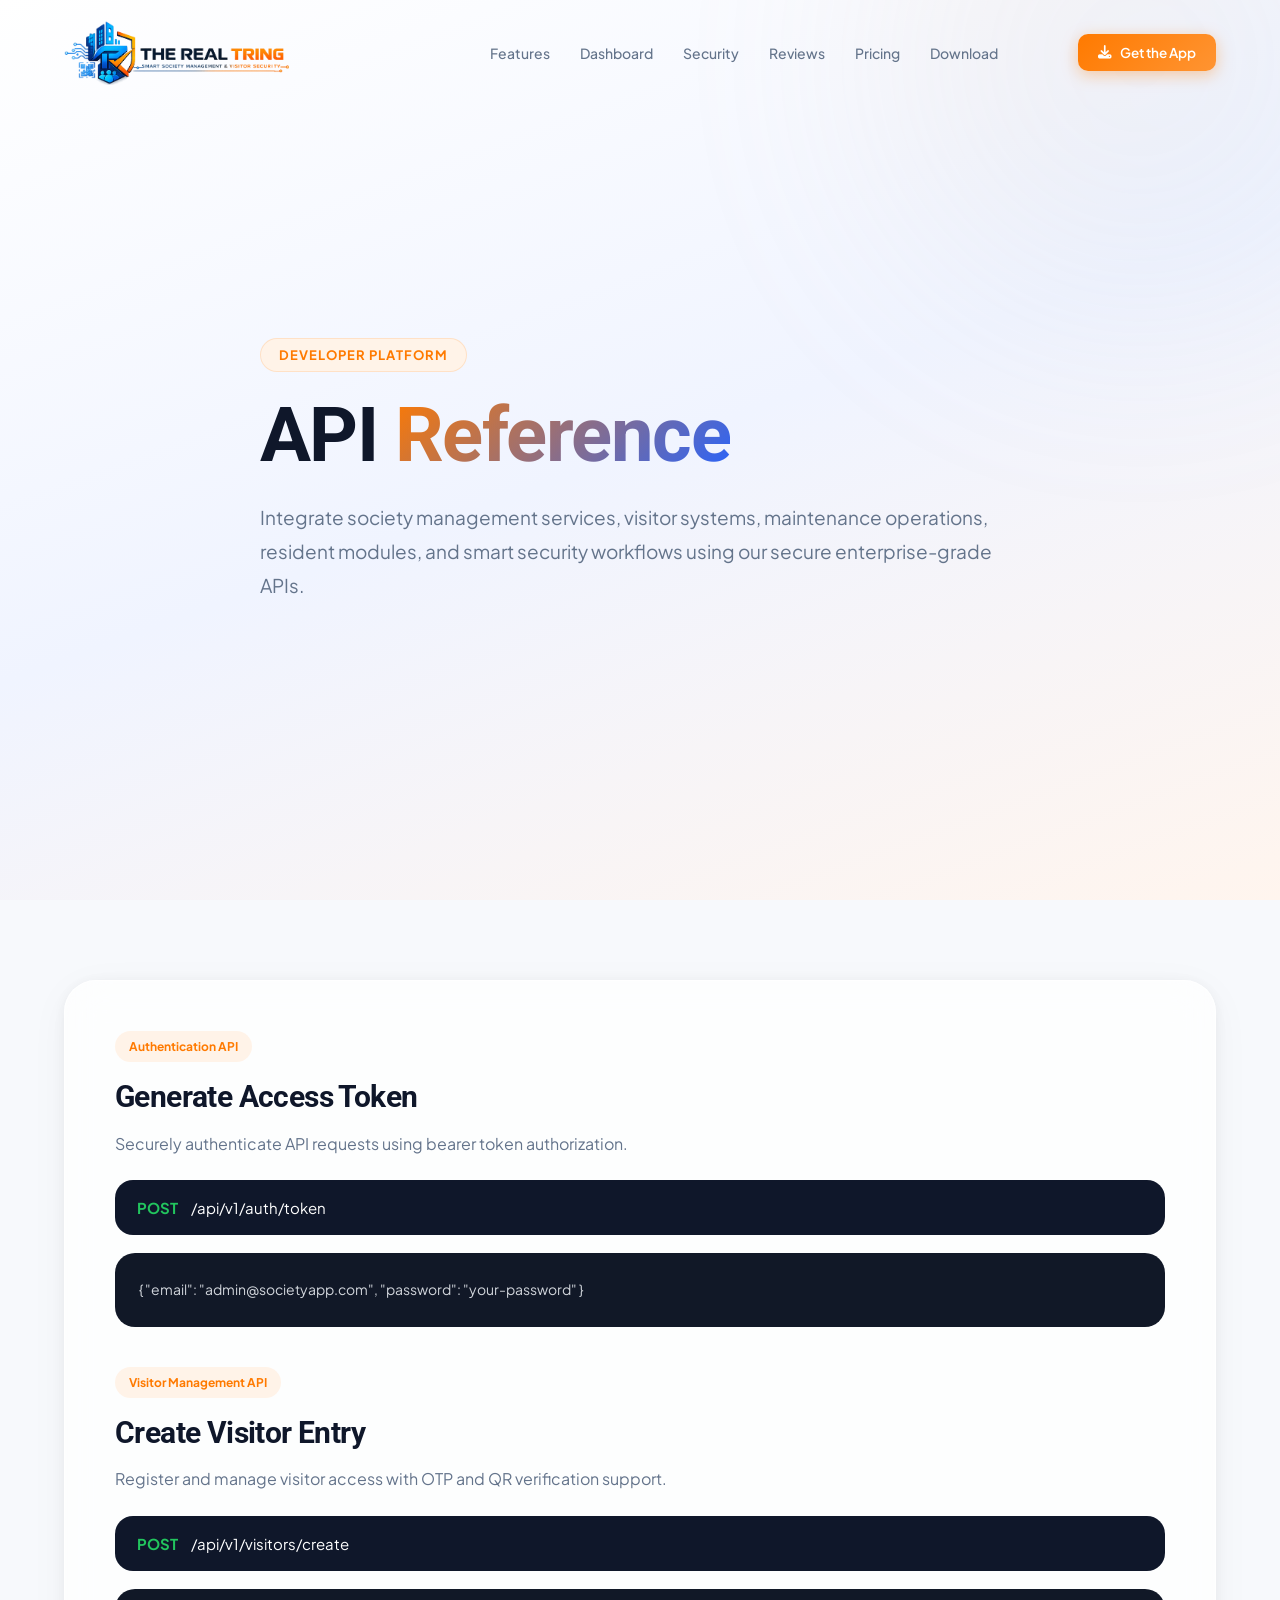
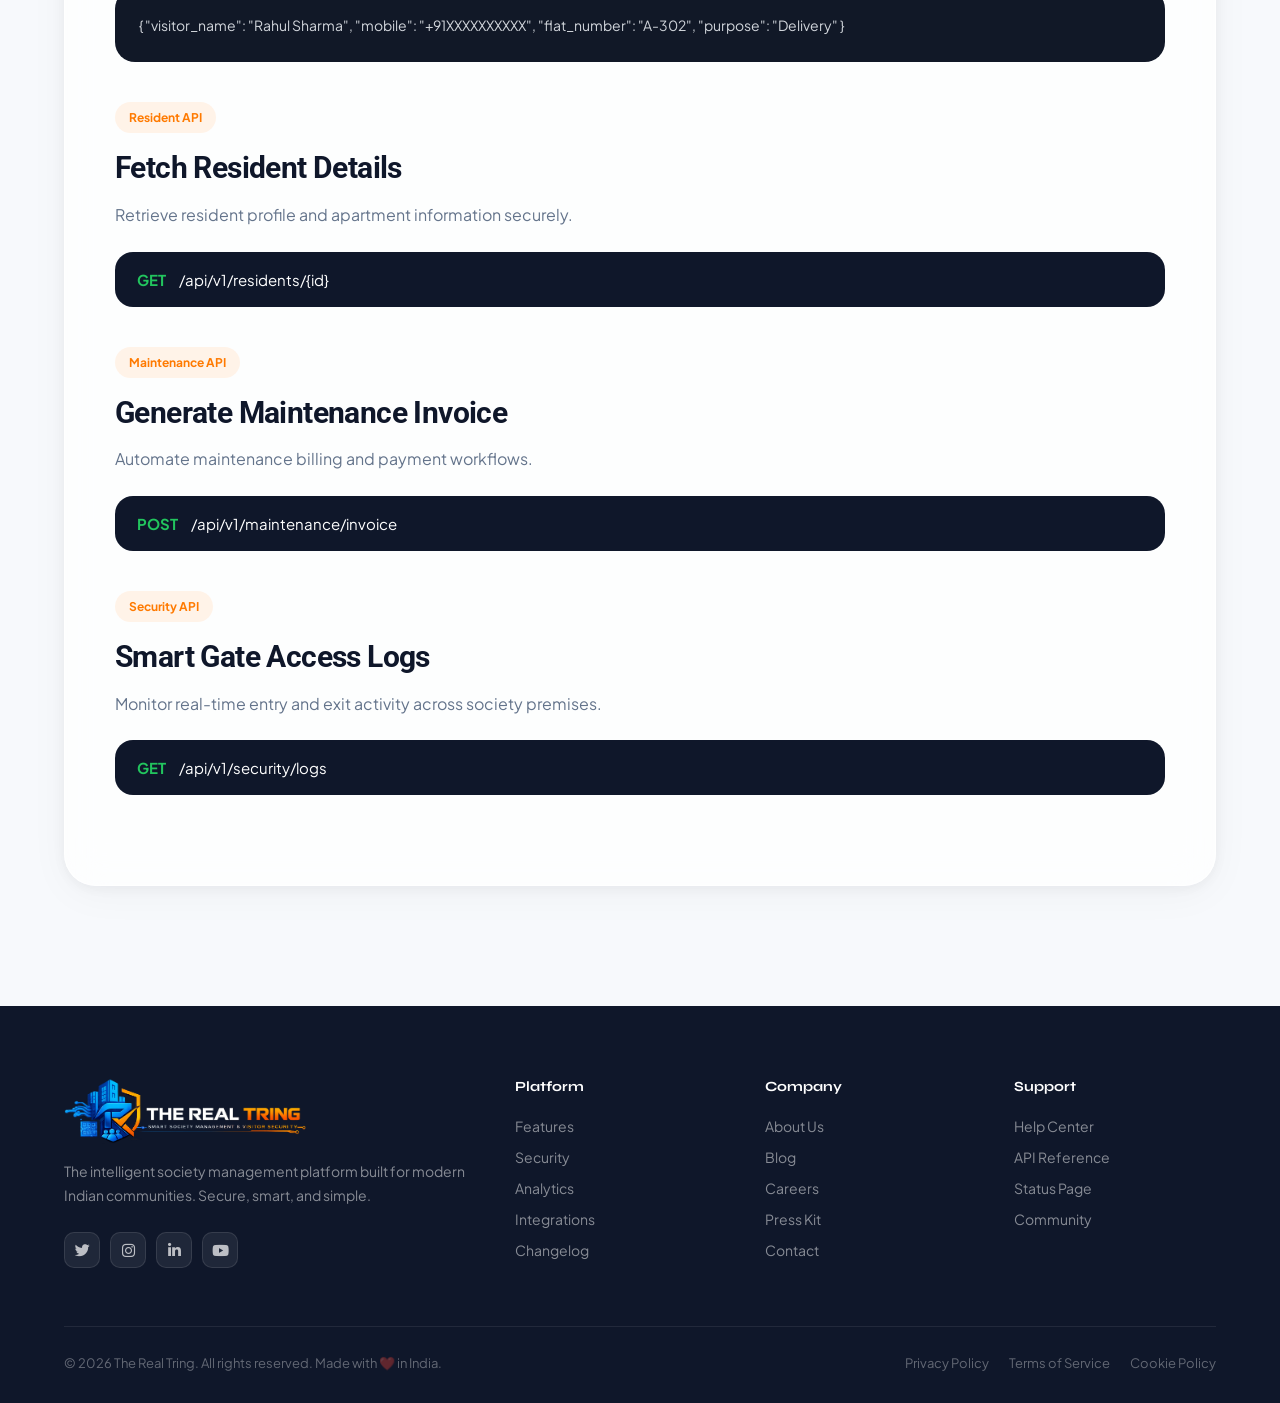
==== commit 9e590a30: "Update API_Reference.html" ====
--- a/API_Reference.html
+++ b/API_Reference.html
@@ -210,106 +210,152 @@
 <body>
 
  
-  <section class="hero-policy">
+  <section class="hero">
 
     <div class="container">
 
       <div class="badge">
-        Cookies & Tracking
+        Developer Platform
       </div>
 
       <h1 class="hero-title">
-        Cookie
-        <span class="gradient-text">Policy</span>
+        API
+        <span class="gradient-text">Reference</span>
       </h1>
 
       <p class="hero-desc">
-        This Cookie Policy explains how our Society Management Platform uses cookies, analytics tools, and similar technologies to improve security, performance, and user experience.
+        Integrate society management services, visitor systems, maintenance operations, resident modules, and smart security workflows using our secure enterprise-grade APIs.
       </p>
 
     </div>
 
   </section>
 
-  <section class="wrapper">
+  <section class="api-section">
 
     <div class="container">
 
-      <div class="card">
-
-        <div class="section">
-
-          <h2>What Are Cookies?</h2>
-
-          <p>
-            Cookies are small text files stored on your device when you access our platform. They help improve website functionality, user authentication, performance optimization, and personalized experiences.
+      <div class="api-card">
+
+        <div class="api-block">
+
+          <div class="tag">
+            Authentication API
+          </div>
+
+          <h2 class="api-title">
+            Generate Access Token
+          </h2>
+
+          <p class="api-desc">
+            Securely authenticate API requests using bearer token authorization.
           </p>
 
-        </div>
-
-        <div class="section">
-
-          <h2>How We Use Cookies</h2>
-
-          <ul>
-            <li>Secure user login and session management.</li>
-            <li>Remember resident preferences and settings.</li>
-            <li>Improve dashboard performance and loading speed.</li>
-            <li>Analyze platform usage and operational insights.</li>
-            <li>Enhance security monitoring and fraud prevention.</li>
-          </ul>
-
-          <div class="highlight">
-            We use cookies responsibly and never use tracking technologies for unauthorized data selling or harmful advertising practices.
-          </div>
-
-        </div>
-
-        <div class="section">
-
-          <h2>Types of Cookies We Use</h2>
-
-          <ul>
-            <li><strong>Essential Cookies:</strong> Required for secure platform functionality.</li>
-            <li><strong>Analytics Cookies:</strong> Help understand user interaction and performance.</li>
-            <li><strong>Preference Cookies:</strong> Save language, theme, and user settings.</li>
-            <li><strong>Security Cookies:</strong> Detect suspicious activity and unauthorized access attempts.</li>
-          </ul>
-
-        </div>
-
-        <div class="section">
-
-          <h2>Managing Cookies</h2>
-
-          <p>
-            Users may manage or disable cookies through browser settings. However, disabling certain cookies may affect platform functionality, login systems, and security operations.
+          <div class="endpoint">
+            <span class="method">POST</span>
+            /api/v1/auth/token
+          </div>
+
+          <div class="code-block">
+{
+  "email": "admin@societyapp.com",
+  "password": "your-password"
+}
+          </div>
+
+        </div>
+
+        <div class="api-block">
+
+          <div class="tag">
+            Visitor Management API
+          </div>
+
+          <h2 class="api-title">
+            Create Visitor Entry
+          </h2>
+
+          <p class="api-desc">
+            Register and manage visitor access with OTP and QR verification support.
           </p>
 
-        </div>
-
-        <div class="section">
-
-          <h2>Third-Party Services</h2>
-
-          <p>
-            Some services such as analytics providers, payment gateways, or authentication systems may use their own cookies in accordance with their respective privacy policies.
+          <div class="endpoint">
+            <span class="method">POST</span>
+            /api/v1/visitors/create
+          </div>
+
+          <div class="code-block">
+{
+  "visitor_name": "Rahul Sharma",
+  "mobile": "+91XXXXXXXXXX",
+  "flat_number": "A-302",
+  "purpose": "Delivery"
+}
+          </div>
+
+        </div>
+
+        <div class="api-block">
+
+          <div class="tag">
+            Resident API
+          </div>
+
+          <h2 class="api-title">
+            Fetch Resident Details
+          </h2>
+
+          <p class="api-desc">
+            Retrieve resident profile and apartment information securely.
           </p>
 
-        </div>
-
-        <div class="section">
-
-          <h2>Policy Updates</h2>
-
-          <p>
-            We may update this Cookie Policy periodically to reflect technological, operational, or legal changes. Continued use of the platform indicates acceptance of updated policies.
+          <div class="endpoint">
+            <span class="method">GET</span>
+            /api/v1/residents/{id}
+          </div>
+
+        </div>
+
+        <div class="api-block">
+
+          <div class="tag">
+            Maintenance API
+          </div>
+
+          <h2 class="api-title">
+            Generate Maintenance Invoice
+          </h2>
+
+          <p class="api-desc">
+            Automate maintenance billing and payment workflows.
           </p>
 
-        </div>
-
-        <div class="footer-note">
-          Last Updated: May 2026 • Society Management Platform
+          <div class="endpoint">
+            <span class="method">POST</span>
+            /api/v1/maintenance/invoice
+          </div>
+
+        </div>
+
+        <div class="api-block">
+
+          <div class="tag">
+            Security API
+          </div>
+
+          <h2 class="api-title">
+            Smart Gate Access Logs
+          </h2>
+
+          <p class="api-desc">
+            Monitor real-time entry and exit activity across society premises.
+          </p>
+
+          <div class="endpoint">
+            <span class="method">GET</span>
+            /api/v1/security/logs
+          </div>
+
         </div>
 
       </div>
@@ -376,4 +422,4 @@
 </footer>
   <script src="./js/script.js"></script>
 </body>
-</html>+</html>
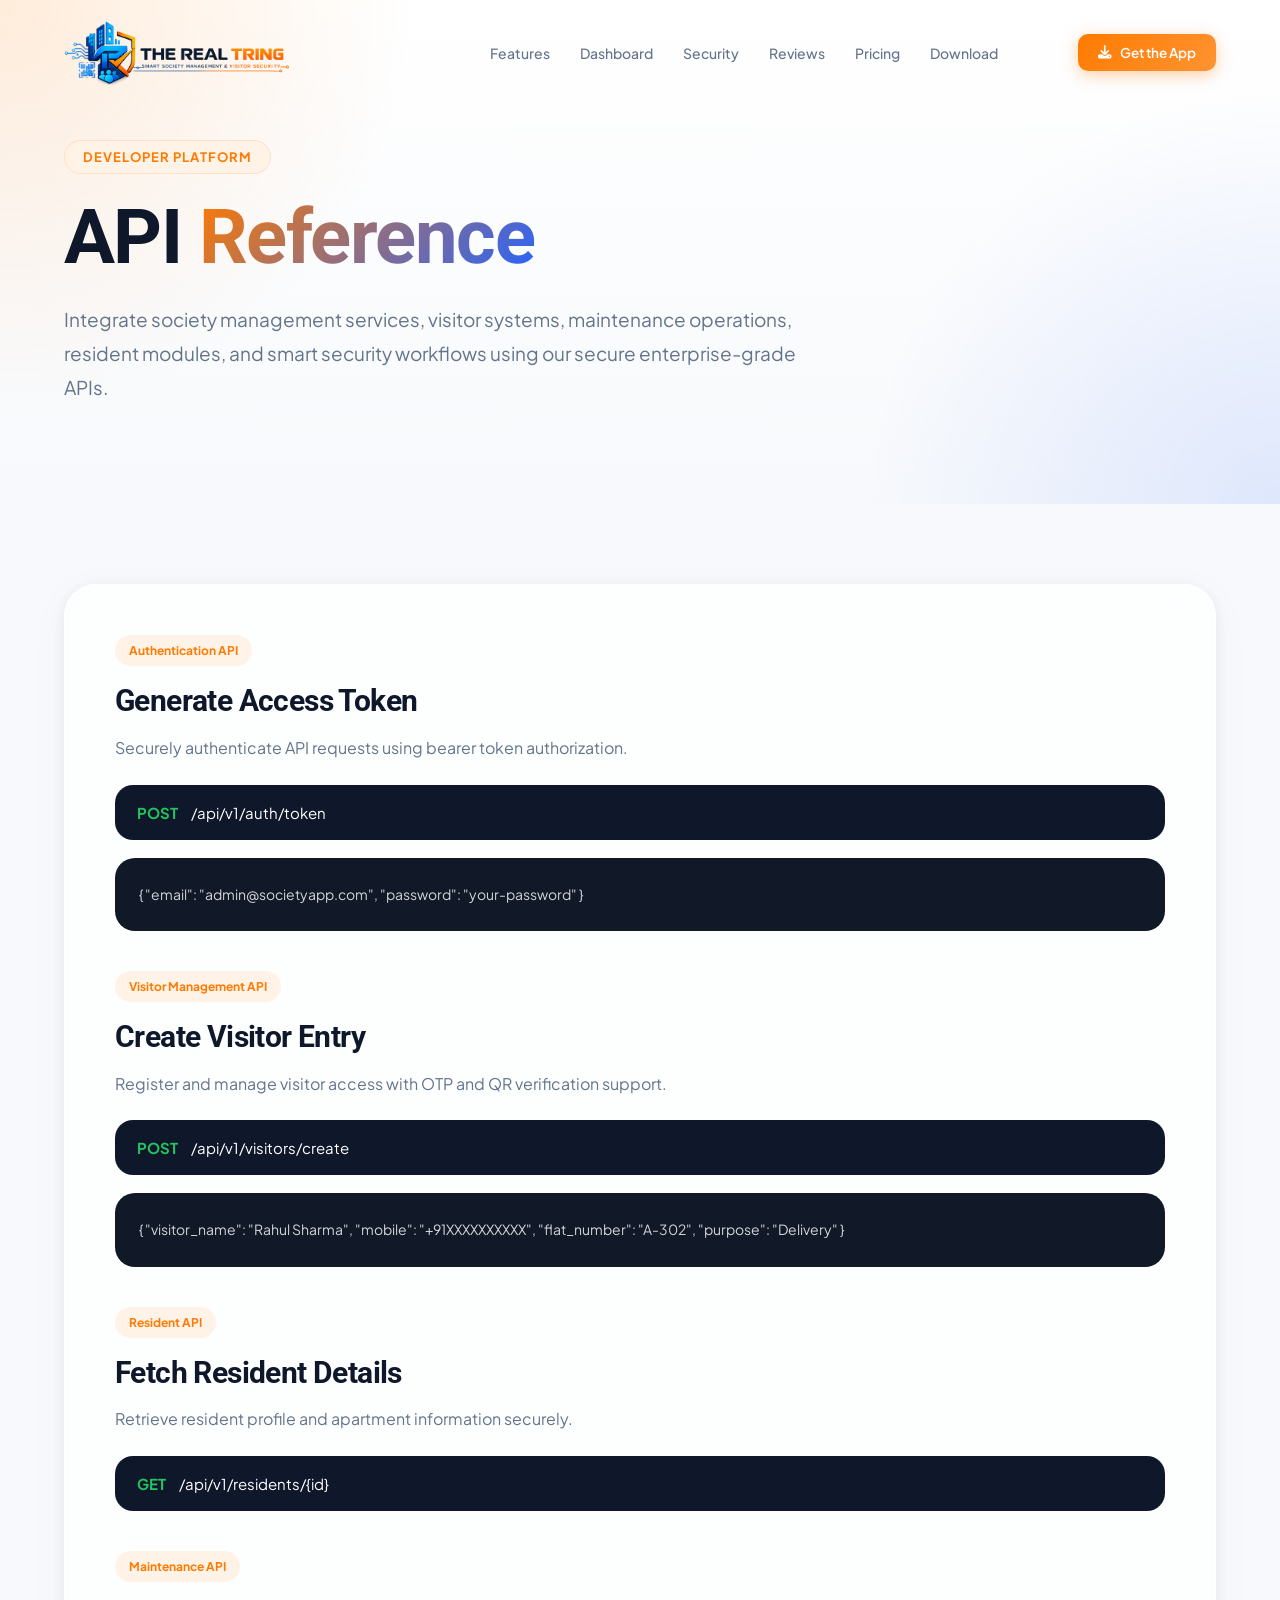
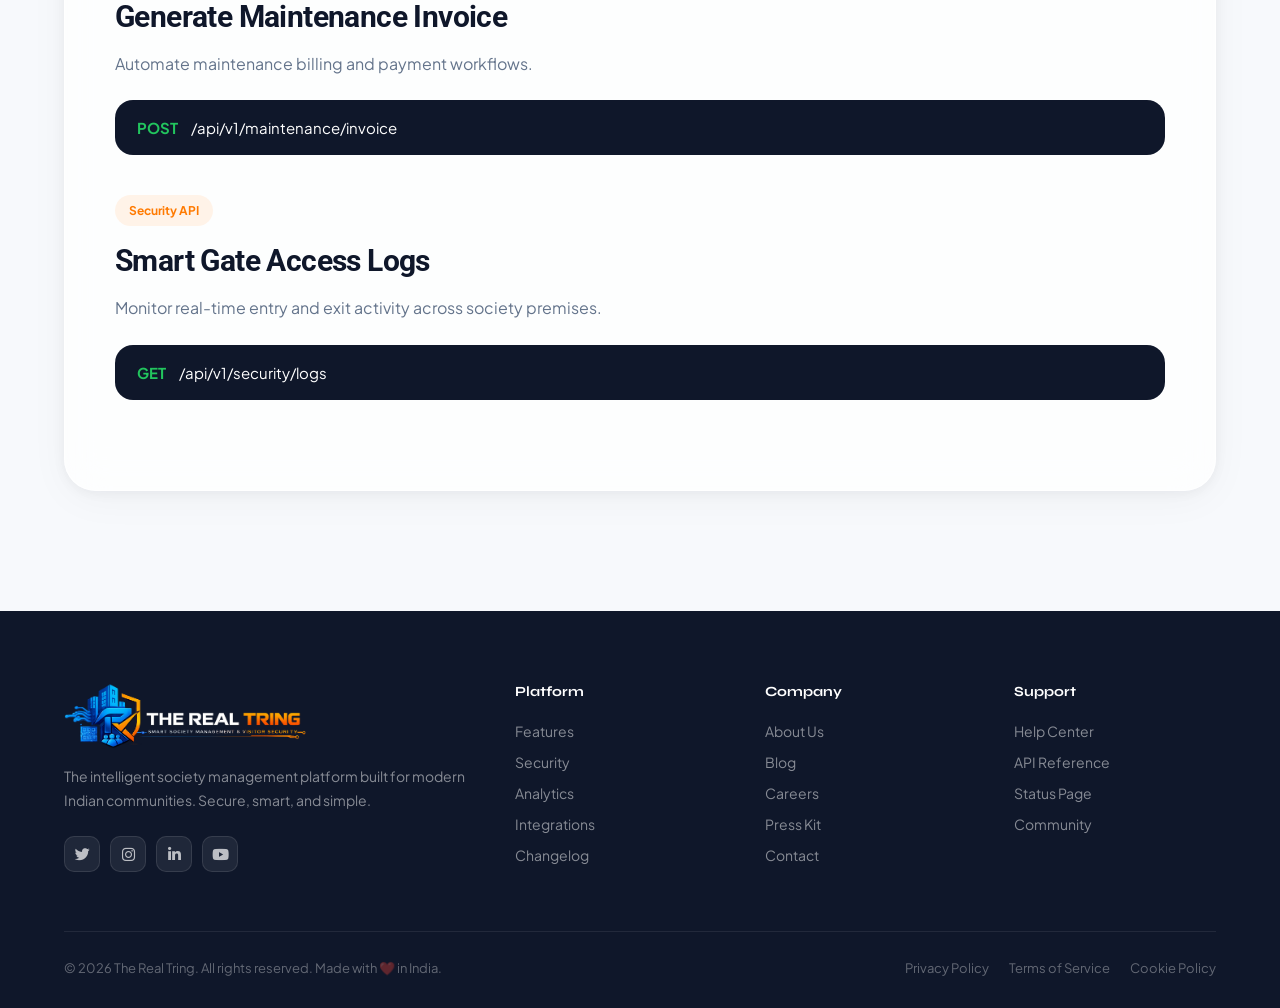
==== commit 8bee9935: "Update API_Reference.html" ====
--- a/API_Reference.html
+++ b/API_Reference.html
@@ -210,7 +210,7 @@
 <body>
 
  
-  <section class="hero">
+  <section class="hero-policy">
 
     <div class="container">
 
